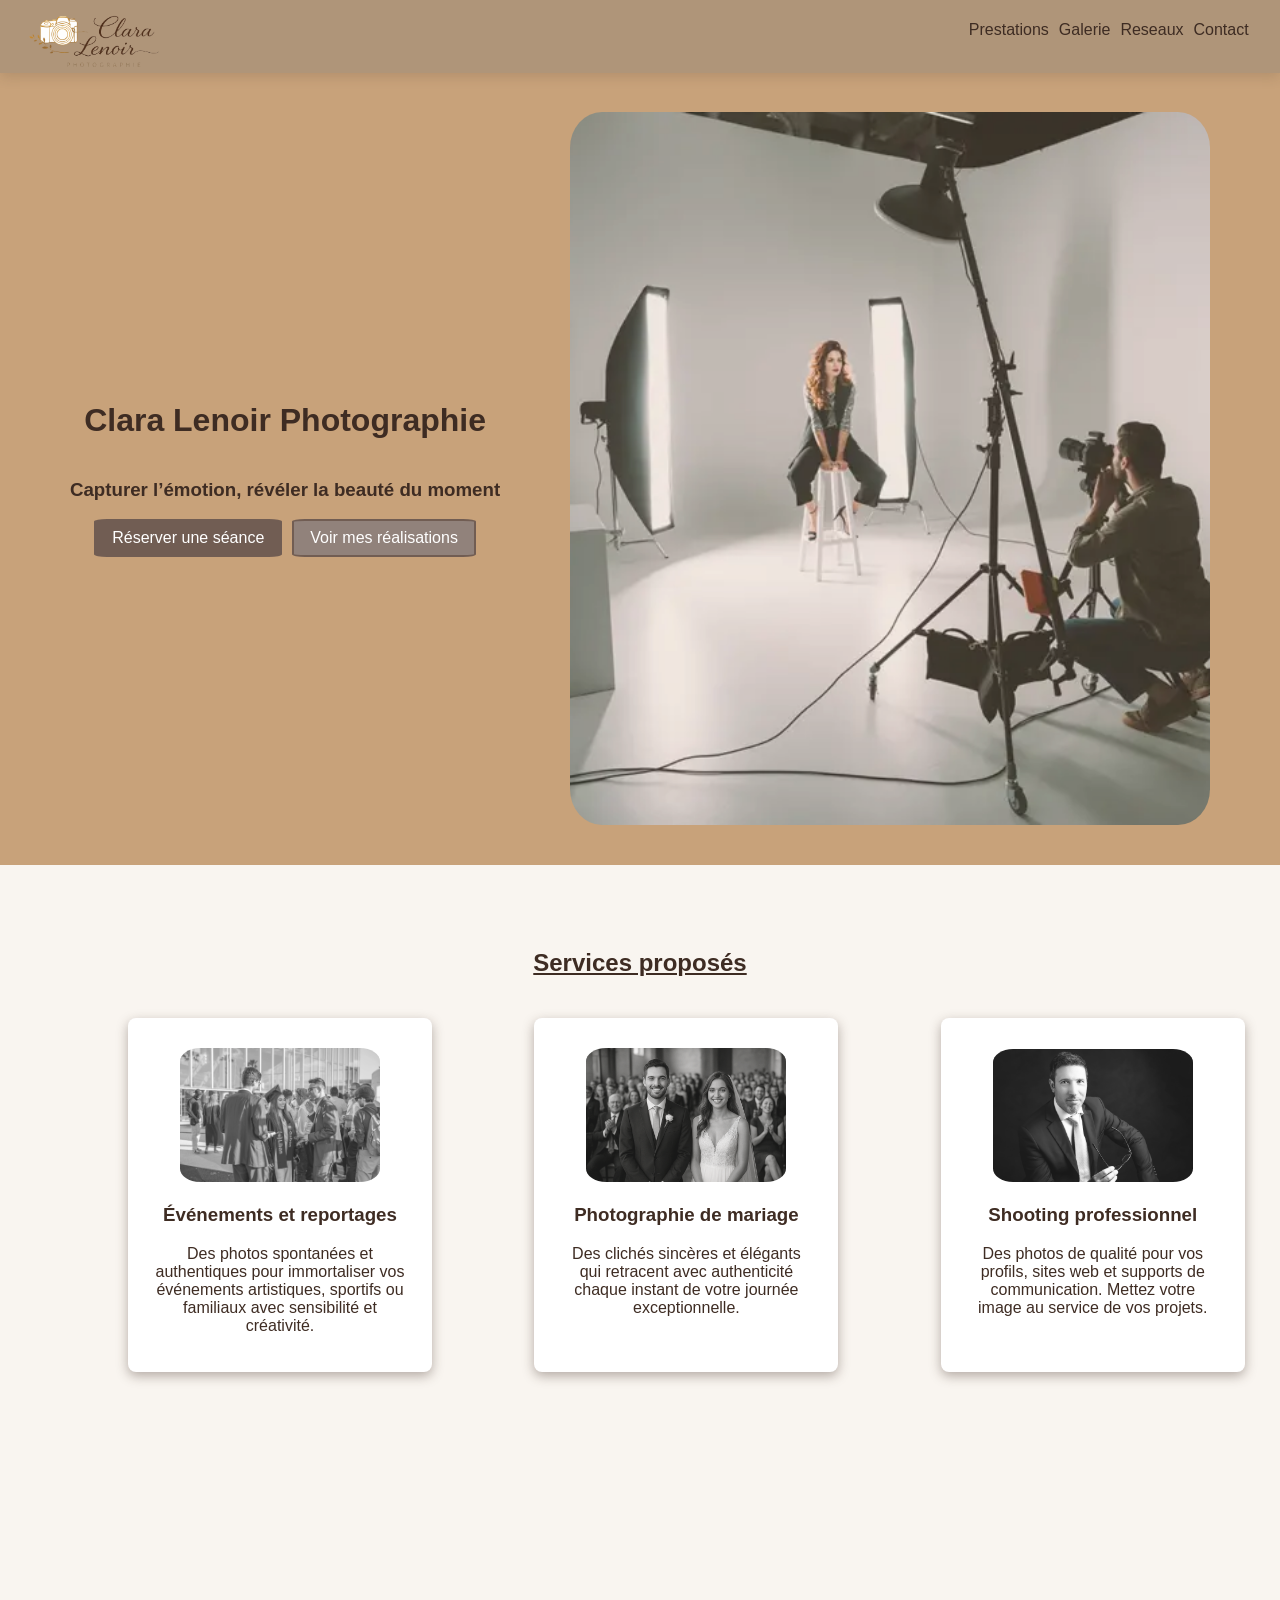
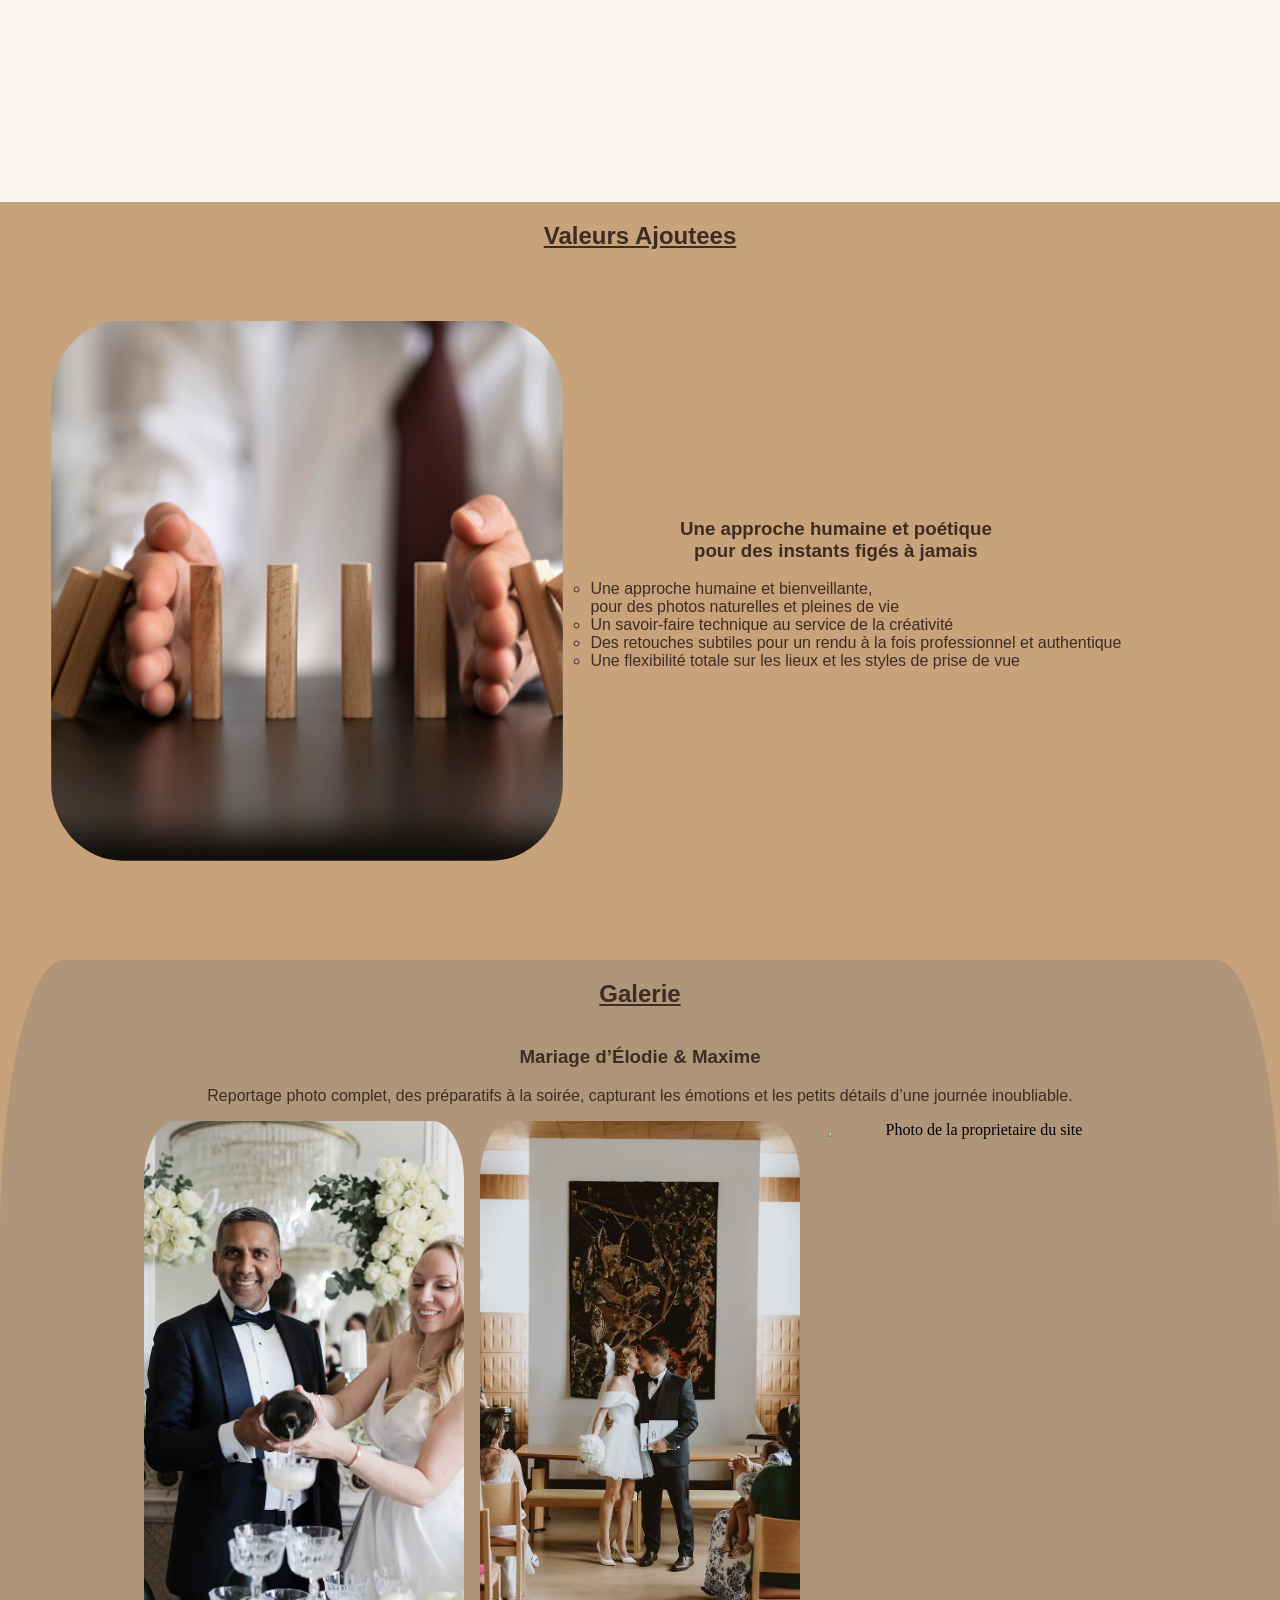
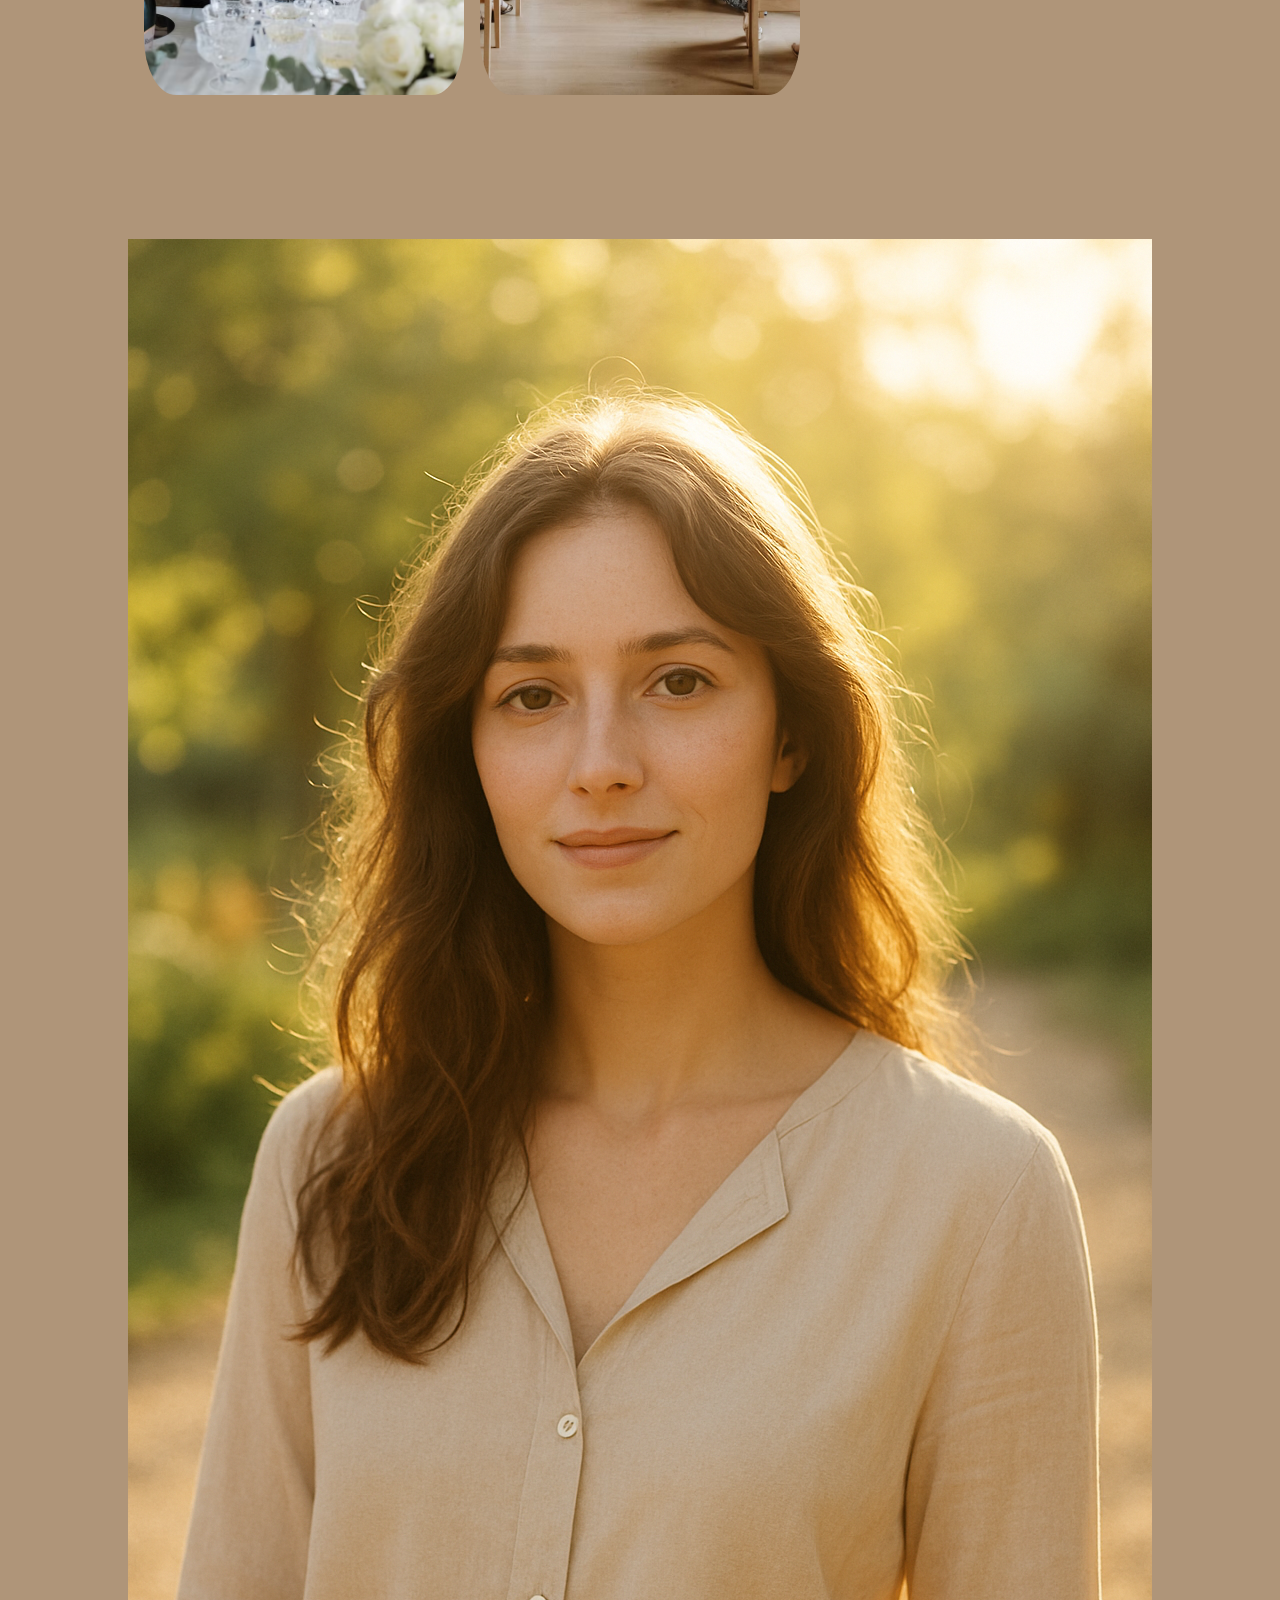
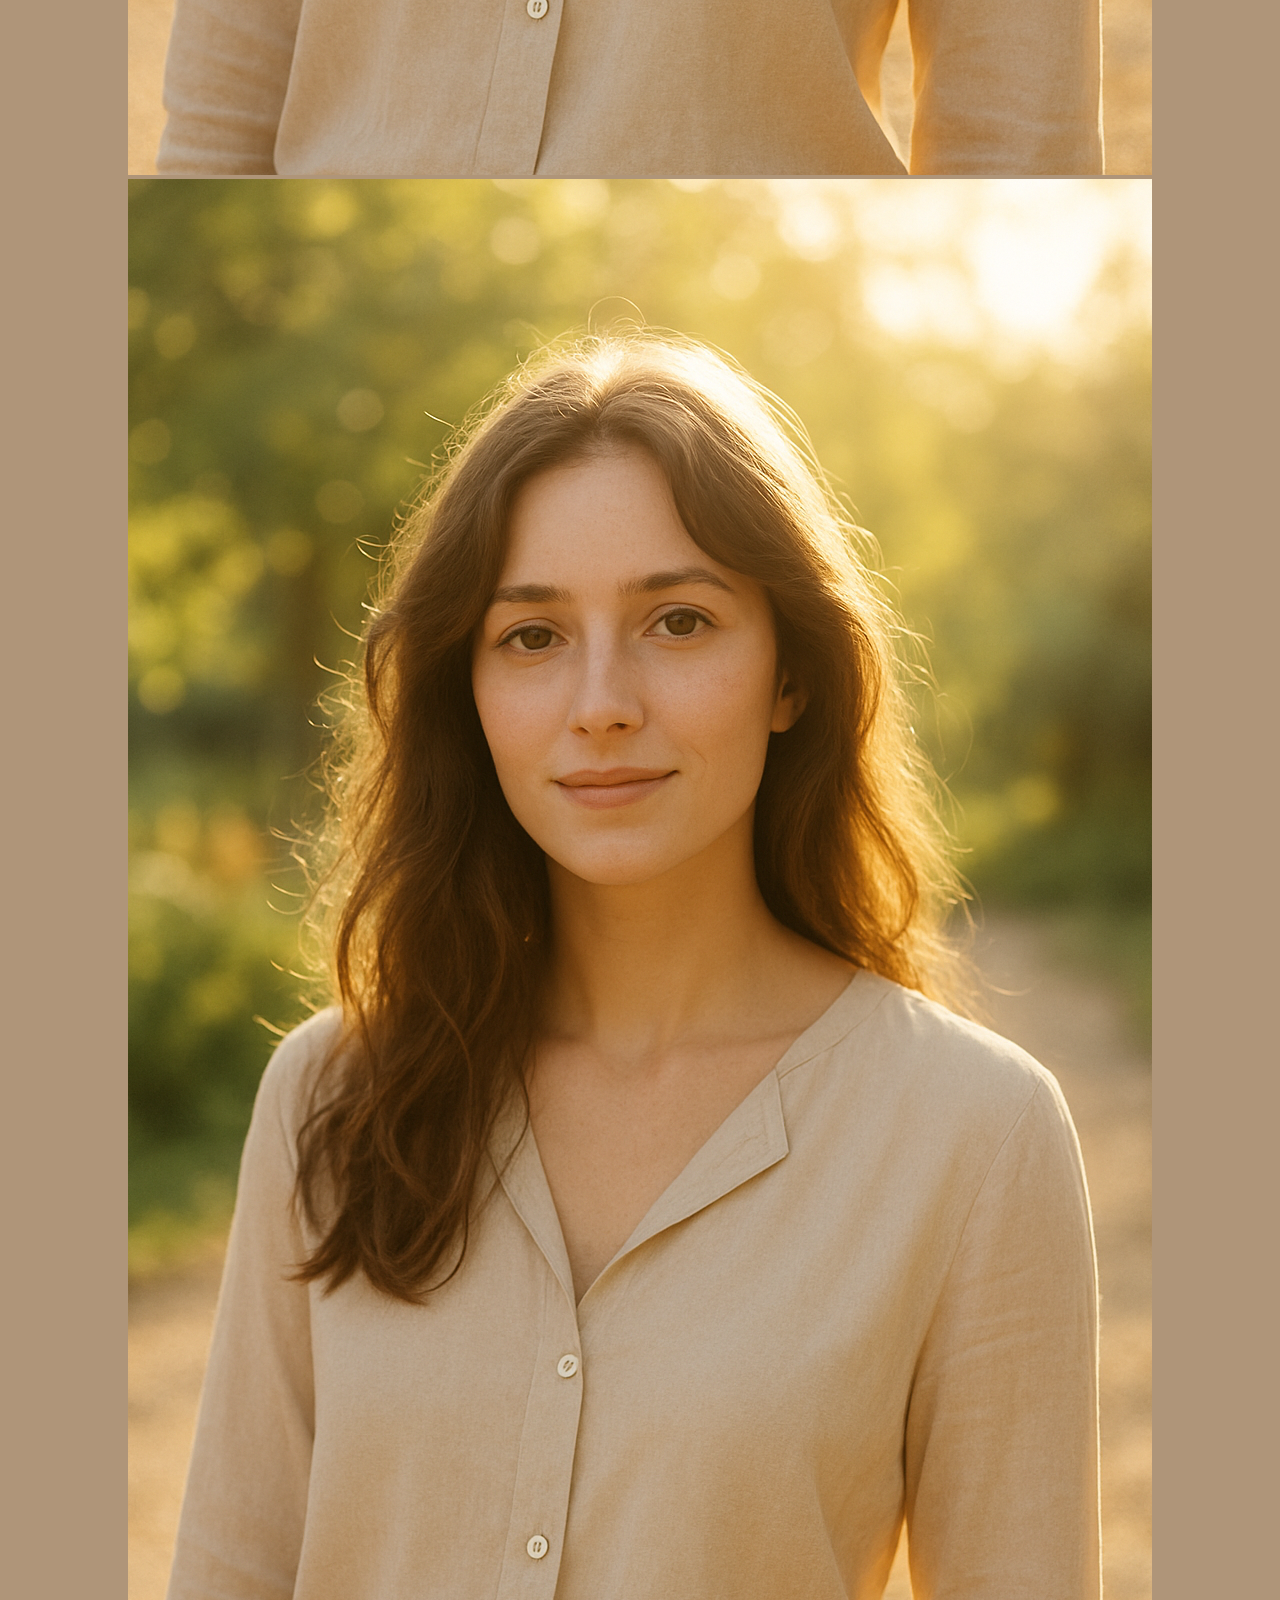
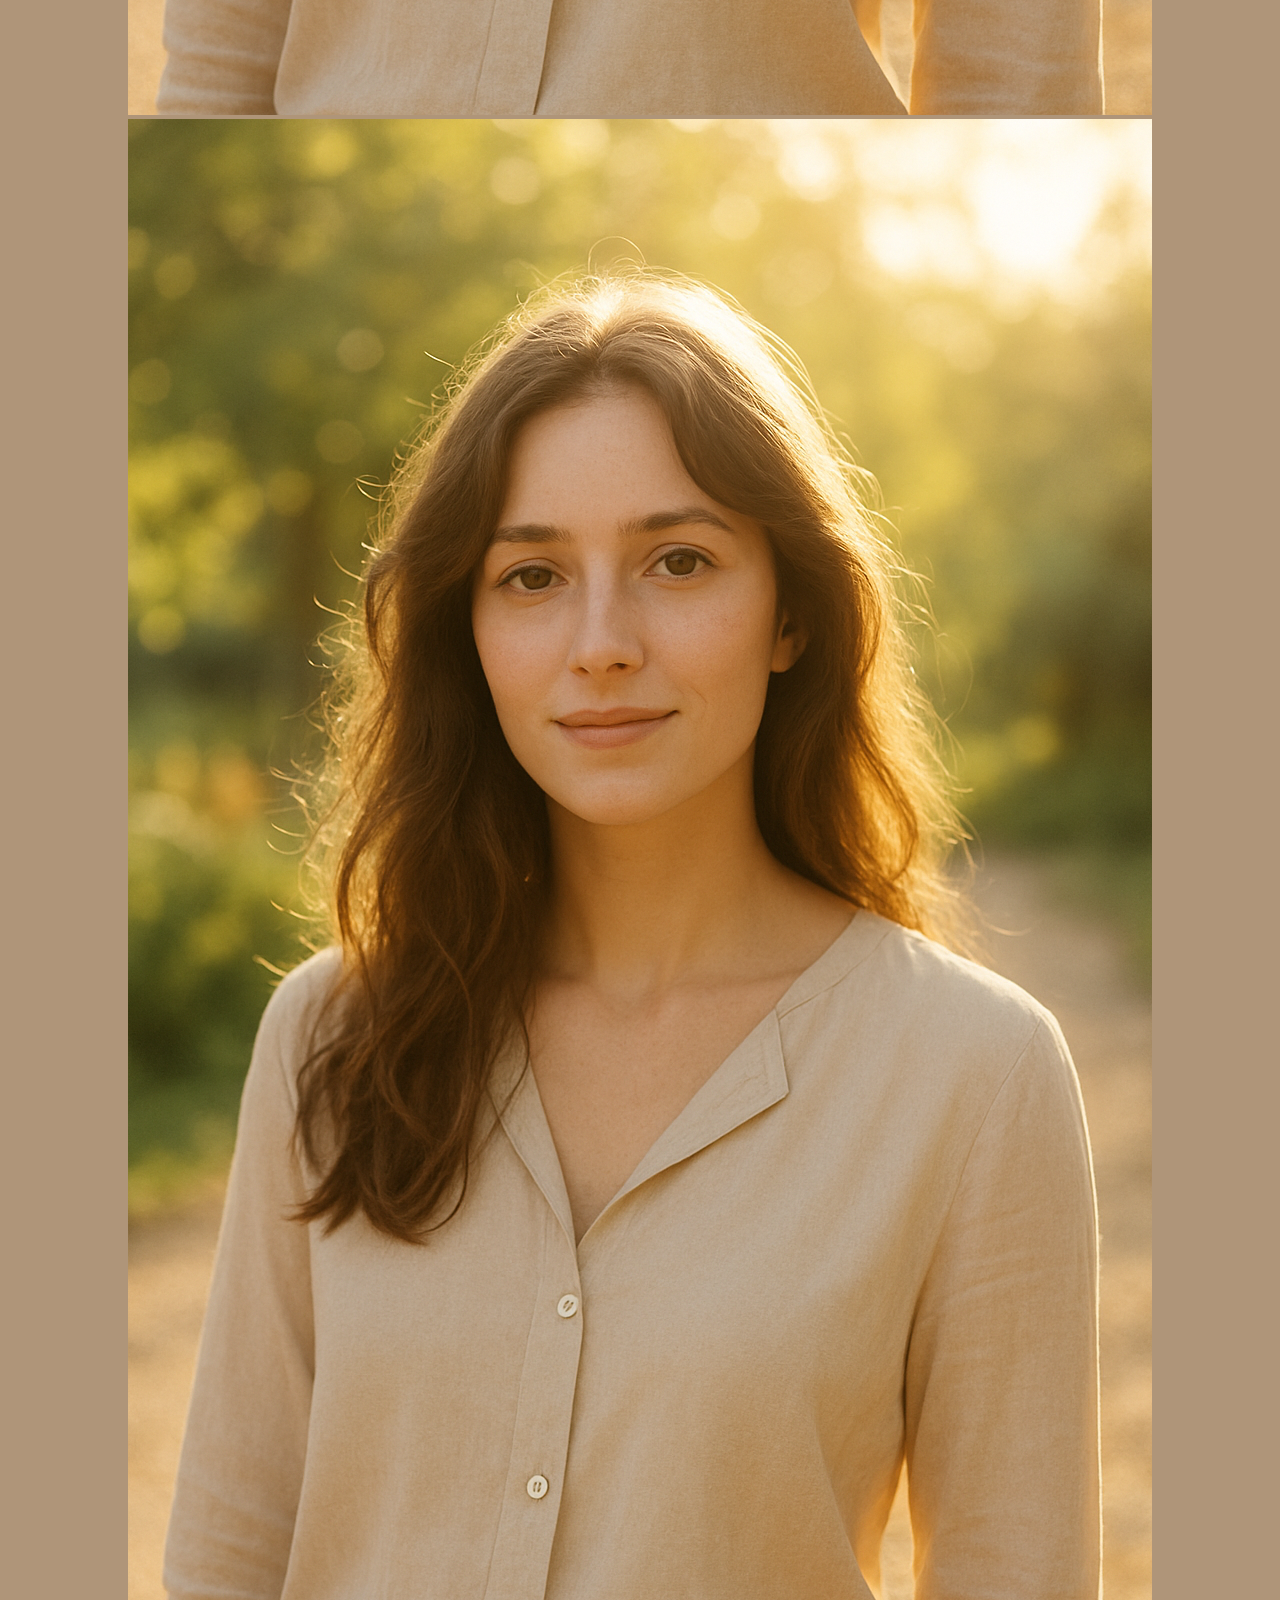
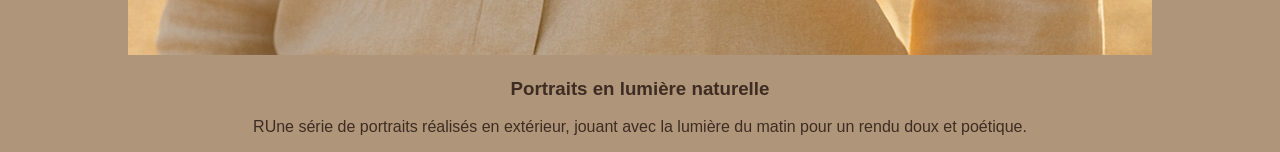
==== index copy.html @ 95c531cd "V2" ====
<!DOCTYPE html>
<html lang="fr">

<head>
    <meta charset="UTF-8">
    <meta name="viewport" content="width=device-width, initial-scale=1.0">
    <title>Document</title>
    <link rel="stylesheet" href="style.css">
</head>

<body>
    <nav>
        <a href="index.html">
            <img src="asset/logo.png" alt="logo">
        </a>
        <ul>
            <li><a href="#prestation">Prestations</a></li>
            <li><a href="#galerie">Galerie</a></li>
            <li><a href="#">Reseaux</a></li>
            <li><a href="#">Contact</a></li>
        </ul>
    </nav>



    <head>
        <div class="head-align">
            <div class="head-colum">

                <h1>Clara Lenoir Photographie</h1>
                <h3>Capturer l’émotion, révéler la beauté du moment</h3>
                <div class="btn-align">
                    <a class="btn primary" href="€"> Réserver une séance</a>
                    <a class="btn secondary" href="#">Voir mes réalisations</a>
                </div>
            </div>
            <img class="head-img" src="asset/img-principale.jpg" alt="image principal">
        </div>
    </head>


    <main>
        <section id="prestation" class="prestation">
            <h2>Services proposés</h2>
            <div class="prestation-container">

                <div class="prestation-card">
                    <div class="prestation-img">
                        <img src="asset/evenement.webp"
                            alt="Photographe capturant un événement artistique en extérieur avec des participants souriants">
                    </div>
                    <h3>Événements et reportages</h3>
                    <p>Des photos spontanées et authentiques pour immortaliser vos événements artistiques, sportifs ou
                        familiaux avec sensibilité et créativité.</p>
                </div>


                <div class="prestation-card">
                    <div class="prestation-img">
                        <img src="asset/mariage.png"
                            alt="Couple de mariés échangeant un baiser lors de leur cérémonie en plein air">
                    </div>
                    <h3>Photographie de mariage</h3>
                    <p>Des clichés sincères et élégants qui retracent avec authenticité chaque instant de votre journée
                        exceptionnelle.</p>
                </div>


                <div class="prestation-card">
                    <div class="prestation-img">
                        <img src="asset/photo-proffessionnel.jpg"
                            alt="Portrait professionnel d'une entrepreneuse souriante en costume">
                    </div>
                    <h3>Shooting professionnel</h3>
                    <p>Des photos de qualité pour vos profils, sites web et supports de communication. Mettez votre
                        image au service de vos projets.</p>
                </div>
            </div>
        </section>

        <section class="realisation">
            <h2>Valeurs Ajoutees</h2>
            <div class="realisation-container">
                <div class="realisation-img">
                    <img src="asset/bienveillance.jpg" alt="Photo de la proprietaire du site">
                </div>
                <div class="realisation-txt">
                    <h3>Une approche humaine et poétique<br>pour des instants figés à jamais</h3>
                    <ul>
                        <li>Une approche humaine et bienveillante, <br>pour des photos naturelles et pleines de vie</li>
                        <li>Un savoir-faire technique au service de la créativité</li>
                        <li>Des retouches subtiles pour un rendu à la fois professionnel et authentique</li>
                        <li>Une flexibilité totale sur les lieux et les styles de prise de vue</li>
                    </ul>
                </div>
            </div>
        </section>

<section id="galerie" class="galerie">
 <div class="galerie-container">        
    
            <h2>Galerie</h2>
              <div class="galerie-txt">
                    <h3>Mariage d’Élodie & Maxime</h3>
                    <p>Reportage photo complet, des préparatifs à la soirée, capturant les
                        émotions et les petits détails d’une journée inoubliable.</p>

                </div>
           
                <div class="galerie-img">
                    <img src="asset/mariage-maxime-1.jpg" alt="Photo de la proprietaire du site">
                    <img src="asset/mariage-maxime-2.jpg" alt="Photo de la proprietaire du site">
                    <img src="https://www.martycalvarin.com/wp-content/uploads/2025/04/mariage-finistere-salle-reception-orangerie-decoration-table.webp" alt="Photo de la proprietaire du site">
                   
                </div>
              

                 <div class="galerie-container">
                    <div class="galerie-img2">
                        <img src="asset\portraits-lumiere.png" alt="Photo de la proprietaire du site">
                        <div class="galerie-position-img2">
                        <img src="asset\portraits-lumiere.png" alt="Photo de la proprietaire du site">
                        <img src="asset\portraits-lumiere.png" alt="Photo de la proprietaire du site">
                       </div>
                    </div>
                    <div class="galerie-txt">
                        <h3>Portraits en lumière naturelle</h3>
                        <p>RUne série de portraits réalisés en extérieur, jouant avec la lumière du
matin pour un rendu doux et poétique.</p>

                    </div>
<!--
                    <div class="galerie-container">
                        <div class="galerie-img">
                            <img src="asset\portraits-lumiere.png" alt="Photo de la proprietaire du site">
                            <img src="asset\portraits-lumiere.png" alt="Photo de la proprietaire du site">
                            <img src="asset\portraits-lumiere.png" alt="Photo de la proprietaire du site">
                            <img src="asset\portraits-lumiere.png" alt="Photo de la proprietaire du site">
                        </div>
                        <div class="galerie-txt">
                            <h3>Portraits en lumière naturelle</h3>
                            <p>Une série de portraits réalisés en extérieur, jouant avec la lumière du
                                matin pour un rendu doux et poétique.</p>

                        </div> -->
                    </div>
        </section>

    </main>
</body>

</html>
---- style.css ----
body {
    margin: 0px;
    background-color: #C8A27A;
}

h1,
h2,
h3 {

    font-family: "Montserrat", sans-serif;
    font-optical-sizing: auto;
    /* font-weight: <weight>; */
    font-style: normal;
    color: #3E2C23;

}

p,
a,
li {
    font-family: "Lato", sans-serif;
    font-weight: 100;
    font-style: normal;
    color: #3E2C23;
    text-decoration: none;
}










/* DEBUT NAVBAR */


nav {
    display: flex;
    justify-content: center;
    align-content: space-between;
    height: 12%;
    background-color: #af9579;
    box-shadow: 0 4px 12px rgba(62, 44, 35, 0.15);
    position: relative;
}

nav ul {
    display: flex;
    padding-right: 3%;
}

nav ul li {
    list-style: none;
    padding: 2%;
}

nav ul li:hover {
    background-color: #C8A27A;
    color: #3E2C23;
    border-radius: 10%;
    border: solid 1px #3E2C23;
}

nav img {
    width: 15%;
    margin-top: 1.5%;

}

/* FIN NAVBAR */













/* DEBUT BOUTON */
.btn {
    color: #3E2C23;
    border: solid #715d53 2px;
    border-radius: 7%;
    padding: 8px 16px;
    text-decoration: none;
    font-family: 'Lato', sans-serif;
    transition: all 0.3s ease;
}

.primary {
    background-color: #715d53;
    color: white;
}

.primary:hover {
    background-color: #C8A27A;
    color: #3E2C23;
}

.secondary {
    background-color: #91827b;
    color: white;
    border-color: #715d53;
}

.secondary:hover {
    background-color: #B89F8A;
    color: #3E2C23;
    border-color: #C8A27A;
}

/* FIN BOUTON */












/* ORGANISATION HEAD */

.btn-align {
    display: flex;
    gap: 10px;
}

.head-align {
    display: flex;
    height: 88vh;
    justify-content: center
}

.head-colum {
    display: flex;
    flex-direction: column;
    justify-content: center;
    align-items: center;
    margin-left: auto;
}

.head-img {
    width: 50vw;
    height: 90%;
    object-fit: cover;
    margin: auto;
    border-radius: 5%;
    opacity: 80%;
}




main {
    height: auto;
}



















/* DEBUT PRESTATION */

.prestation {
    padding: 5% 10%;
    background-color: #F9F5F0;
    

}

.prestation h2 {

    color: #3E2C23;
    text-align: center;
    margin-bottom: 4%;
    text-decoration: underline;
    font-weight: bold;

}

.prestation-container {
    display: flex;
    justify-content: space-between;
    gap: 10%;
    height: 80vh;

}

.prestation-card {

    min-width: 250px;
    height: 300px;
    background-color: white;
    border-radius: 8px;
    padding: 3vh;
    box-shadow: 0 4px 12px rgba(62, 44, 35, 0.368);
}
.prestation-card:hover{
     overflow: hidden;
     min-width: 300px;
    height: 400px;
}

.prestation-img {
    height: 47%;
    display: flex;
    justify-content: center;
    align-items: center;

}

.prestation-img img {
    width: 80%;
    border-radius: 10%;
    opacity: 90%;


}

.prestation-card h3 {
    text-align: center;
}

.prestation-card p {
    text-align: center;
}

/* FIN PRESTATION */















/* DEBUT REALISATION */
.realisation {
    display: flex;
    flex-direction: column;
    text-align: center;
    height: 70vh;

}

.realisation h2 {
    text-decoration: underline;
    /* font-weight: bold; */
    font-size: x-large;
}

.realisation-container {
    display: flex;
    align-items: center
}

.realisation-img img {
    width: 40vw;
    height: 60vh;
    object-fit: cover;
    border-radius: 20%;
    padding: 10%;


}

.realisation-txt {
    text-align: justify;
    padding-left: 3%;
}

.realisation-txt h3 {
    text-align: center;
}

.realisation-txt li {
    list-style: circle;
}

/* FIN REALISATION */

















/* DEBUT GALERIE*/


.galerie {
    display: flex;
    flex-direction: row;
    text-align: center;
    justify-content: center;
    height: 60%;
    margin-top: 10%;
    background-color: #af9579;
    border-radius: 5% 5% 0% 0%;
   

}

.galerie h2 {
    text-decoration: underline;
    /* font-weight: bold; */
    font-size: x-large;

}

.galerie-container {
    display: flex;
    align-items: center;
    flex-direction: column;

}

.galerie-img {
    display: flex;
    justify-content: center;
    gap: 16px;


}

.galerie-img img {
    width: 25vw;
    height: 80%;
    object-fit: cover;
    border-radius: 10%;



}

.galerie-img img:hover {
    overflow: hidden;
     width: 35vw;
    height: 80%;
}

.galerie-txt {
    text-align: justify;

}

.galerie-txt h3 {
    text-align: center;
}

.galerie-txt li {
    list-style: circle;
}





.galerie-container2 {
    display: flex;
    flex-direction: column;
    gap: 20px; 
    padding: 20px;
    max-width: 1200px; 
    margin: 0 auto;
    background-color: #C8A27A;
    border-radius: 10%;
     box-shadow: 0 4px 12px rgb(62, 44, 35);
}


.galerie-top2 {
    display: flex;
    gap: 20px; 
    align-items: center;
}


.galerie-img2-main img {
    width: 20vw; 
    max-width: 500px; 
    height: 50%; 
    object-fit: cover;
    border-radius: 10px;
}
.galerie-img2-main img:hover{
     overflow: hidden;
     width: 60%;
    height: 60%;
}

.galerie-txt2 {
    flex: 1; 
    max-width: 500px; 
    text-align: justify;
}


.galerie-bottom2 {
    display: flex;
    justify-content: center;
    gap: 16px;
    padding-bottom: 30px;
}

.galerie-bottom2 img {
    width: 30vw; 
    max-width: 300px;
    height: auto;
    object-fit: cover;
    border-radius: 10px;
}

.galerie-bottom2 img:hover{
     overflow: hidden;
     width: 110%;
    height: 110%;
}
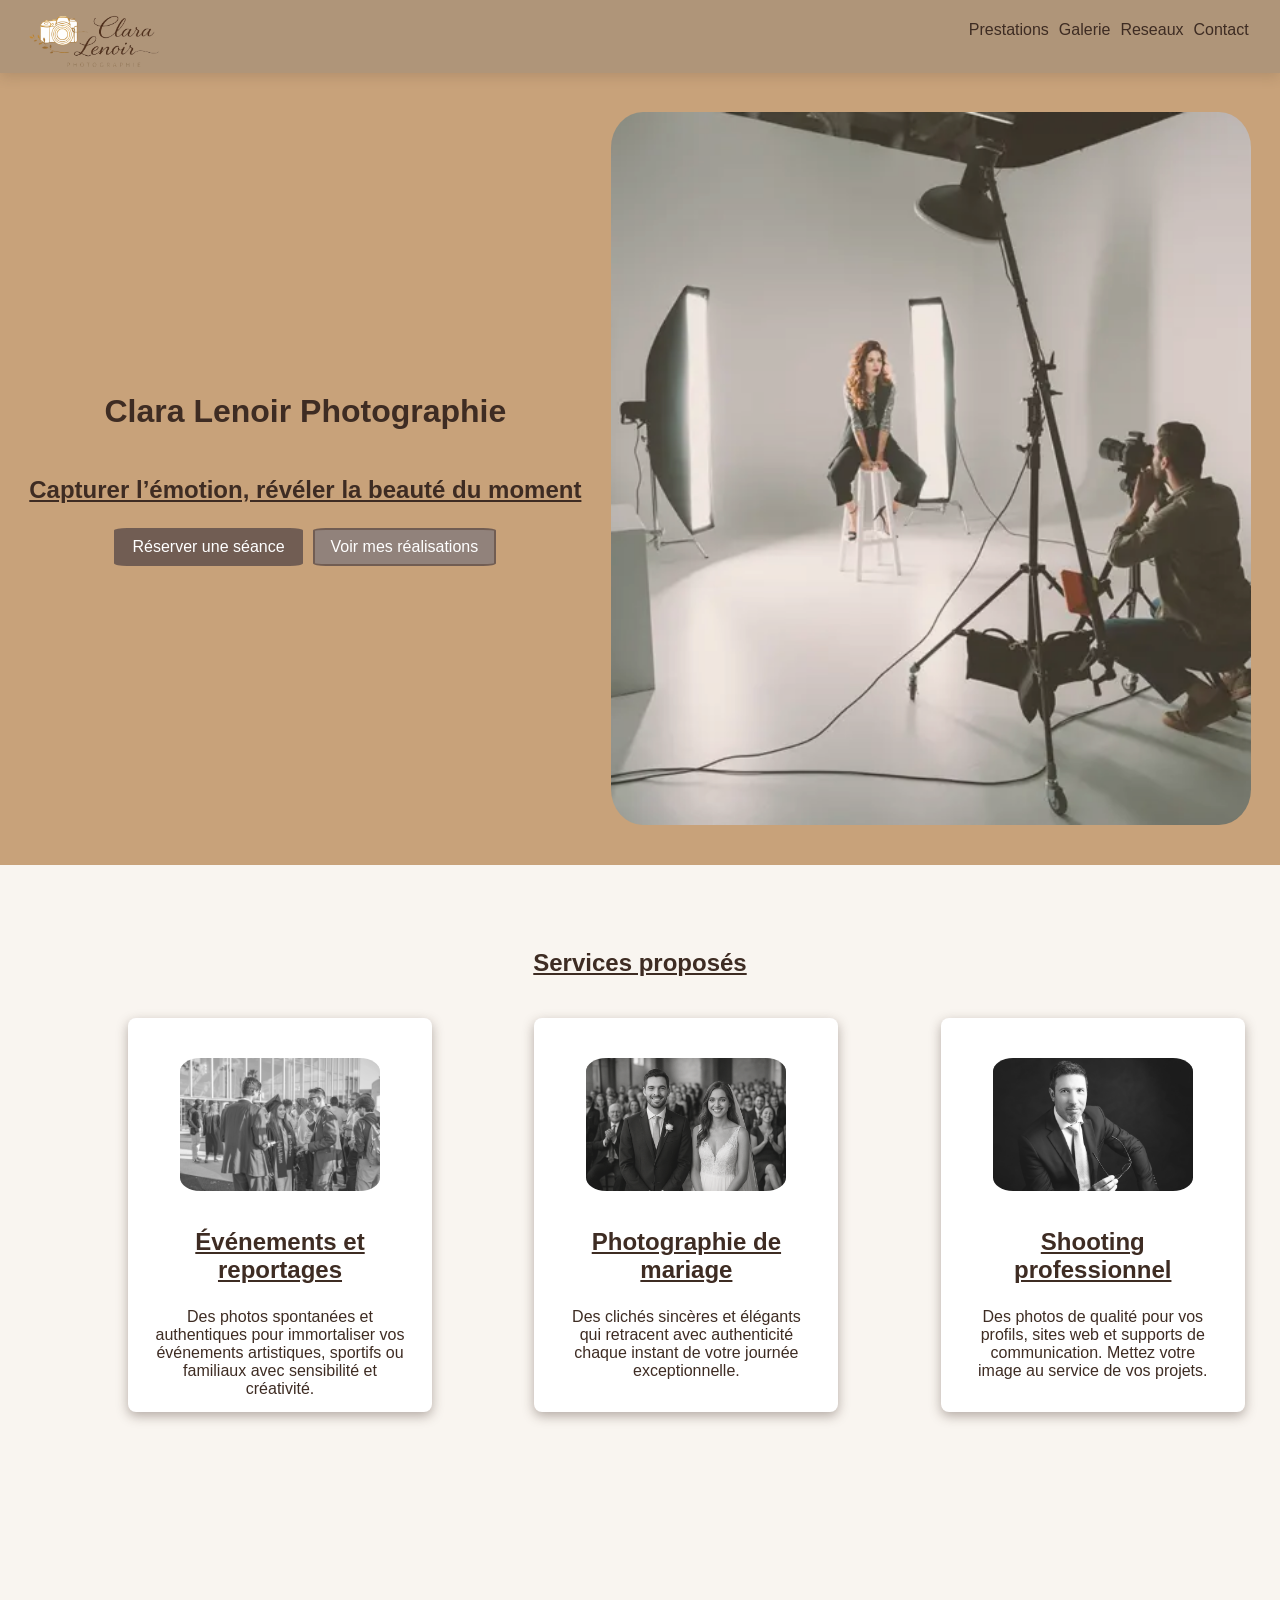
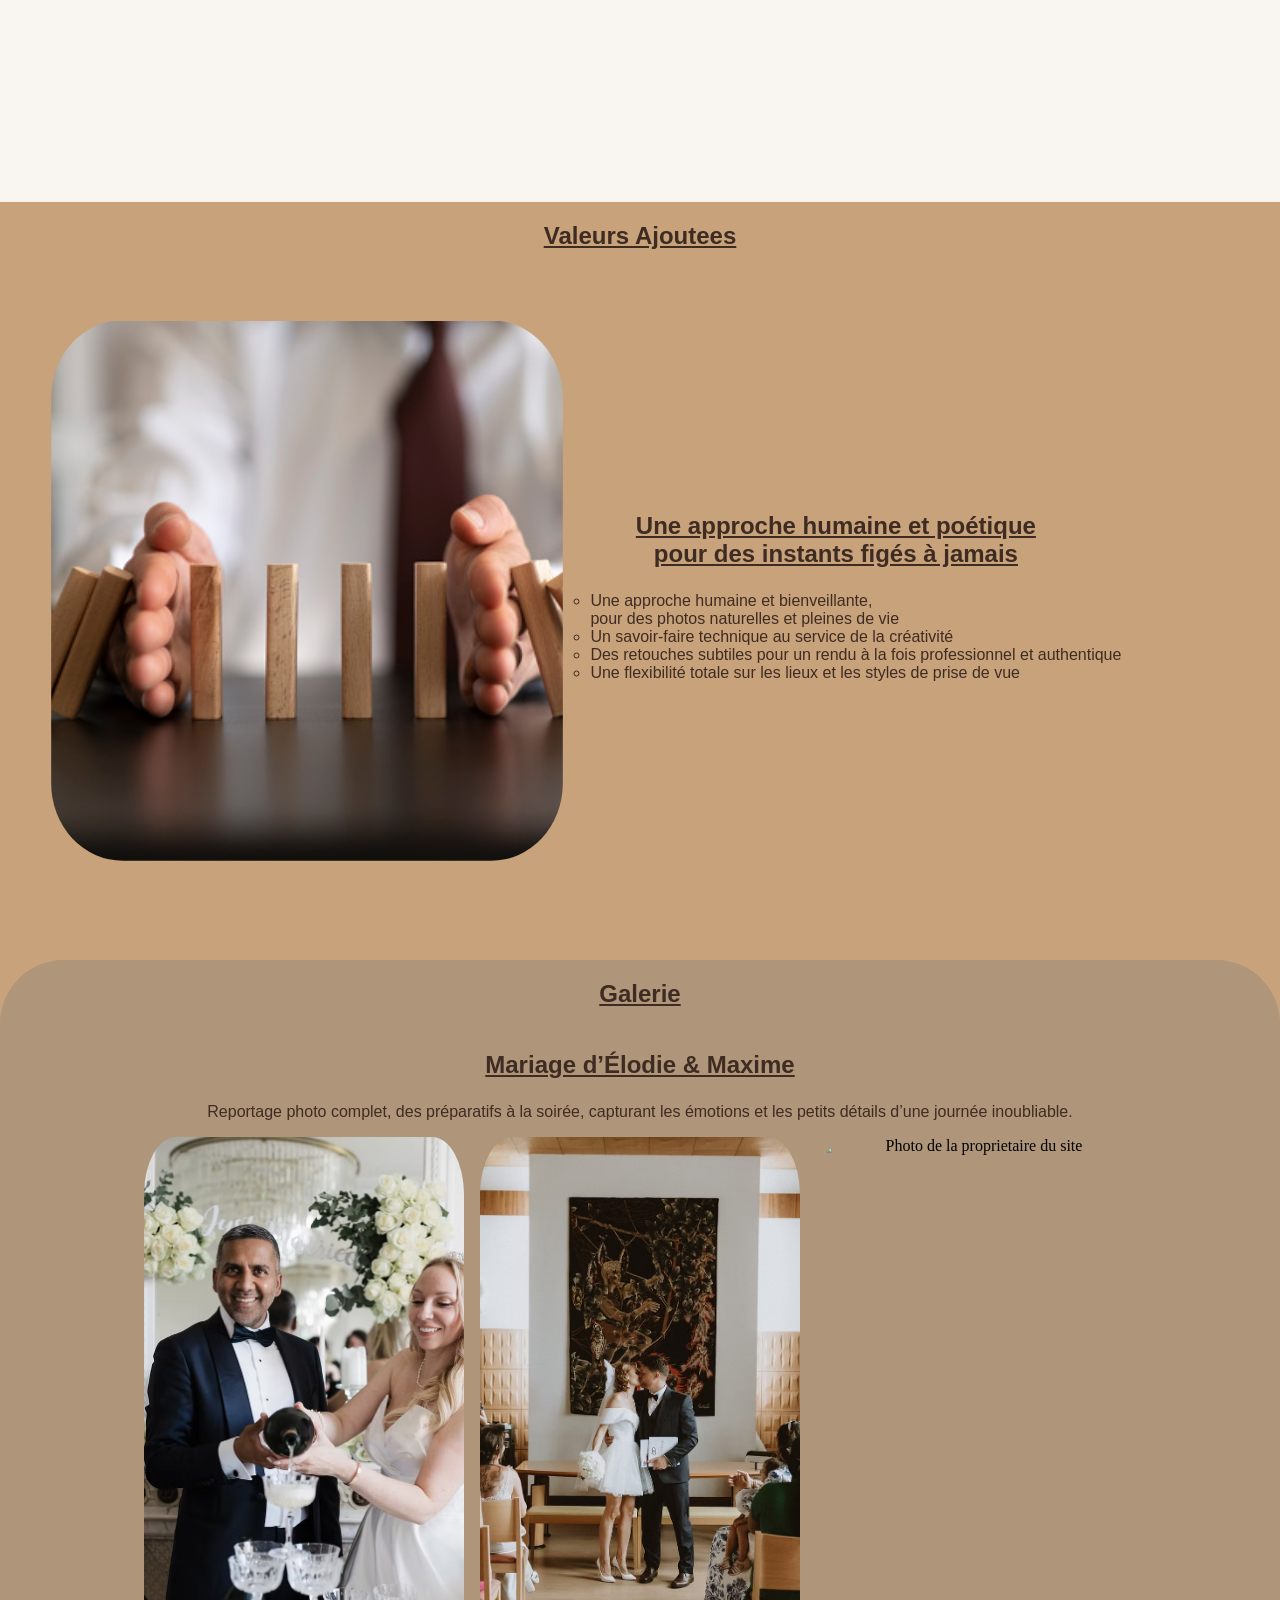
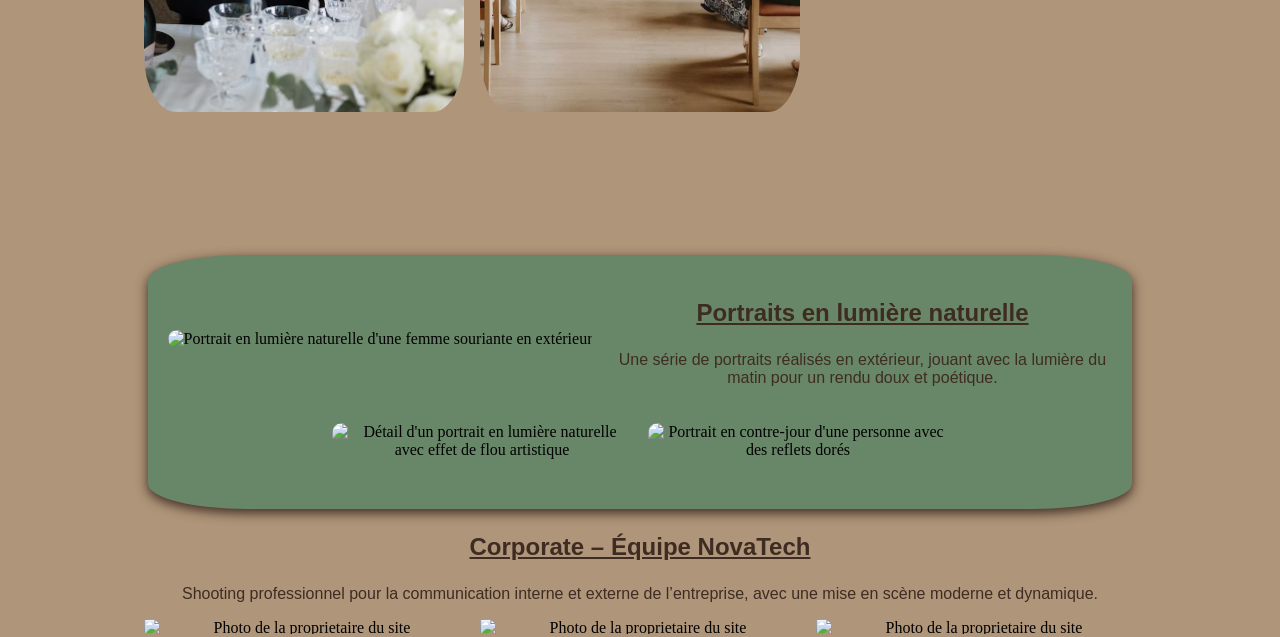
==== commit b2a269ae: "V2.3" ====
--- a/index copy.html
+++ b/index copy.html
@@ -96,57 +96,70 @@
             </div>
         </section>
 
-<section id="galerie" class="galerie">
- <div class="galerie-container">        
-    
-            <h2>Galerie</h2>
-              <div class="galerie-txt">
+        <section id="galerie" class="galerie">
+            <div class="galerie-container">
+
+                <h2>Galerie</h2>
+                <div class="galerie-txt">
                     <h3>Mariage d’Élodie & Maxime</h3>
                     <p>Reportage photo complet, des préparatifs à la soirée, capturant les
                         émotions et les petits détails d’une journée inoubliable.</p>
 
                 </div>
-           
+
                 <div class="galerie-img">
                     <img src="asset/mariage-maxime-1.jpg" alt="Photo de la proprietaire du site">
                     <img src="asset/mariage-maxime-2.jpg" alt="Photo de la proprietaire du site">
-                    <img src="https://www.martycalvarin.com/wp-content/uploads/2025/04/mariage-finistere-salle-reception-orangerie-decoration-table.webp" alt="Photo de la proprietaire du site">
-                   
+                    <img src="https://www.martycalvarin.com/wp-content/uploads/2025/04/mariage-finistere-salle-reception-orangerie-decoration-table.webp"
+                        alt="Photo de la proprietaire du site">
+
                 </div>
-              
 
-                 <div class="galerie-container">
-                    <div class="galerie-img2">
-                        <img src="asset\portraits-lumiere.png" alt="Photo de la proprietaire du site">
-                        <div class="galerie-position-img2">
-                        <img src="asset\portraits-lumiere.png" alt="Photo de la proprietaire du site">
-                        <img src="asset\portraits-lumiere.png" alt="Photo de la proprietaire du site">
-                       </div>
+
+                <div class="galerie-container2">
+                    <div class="galerie-top2">
+
+                        <div class="galerie-img2-main">
+                            <img src="https://images.pexels.com/photos/33999357/pexels-photo-33999357/free-photo-of-portrait-exterieur-d-une-femme-souriante-au-soleil.png?auto=compress&cs=tinysrgb&dpr=1&w=500"
+                                alt="Portrait en lumière naturelle d'une femme souriante en extérieur">
+                        </div>
+
+
+                        <div class="galerie-txt2">
+                            <h3>Portraits en lumière naturelle</h3>
+                            <p>Une série de portraits réalisés en extérieur, jouant avec la lumière du matin pour un
+                                rendu doux et poétique.</p>
+                        </div>
                     </div>
-                    <div class="galerie-txt">
-                        <h3>Portraits en lumière naturelle</h3>
-                        <p>RUne série de portraits réalisés en extérieur, jouant avec la lumière du
-matin pour un rendu doux et poétique.</p>
 
+
+                    <div class="galerie-bottom2">
+                        <img src="https://apprendre-la-photographie.net/wp-content/uploads/2016/10/portrait-photo-bokeh-arriere-plan-flou-Christoph-Gellert.jpg"
+                            alt="Détail d'un portrait en lumière naturelle avec effet de flou artistique">
+                        <img src="https://encrypted-tbn0.gstatic.com/images?q=tbn:ANd9GcQQCMvOY2Ns4AhbjPq5uisEtqDWxu1PwmL_Zg&s"
+                            alt="Portrait en contre-jour d'une personne avec des reflets dorés">
                     </div>
-<!--
-                    <div class="galerie-container">
-                        <div class="galerie-img">
-                            <img src="asset\portraits-lumiere.png" alt="Photo de la proprietaire du site">
-                            <img src="asset\portraits-lumiere.png" alt="Photo de la proprietaire du site">
-                            <img src="asset\portraits-lumiere.png" alt="Photo de la proprietaire du site">
-                            <img src="asset\portraits-lumiere.png" alt="Photo de la proprietaire du site">
-                        </div>
-                        <div class="galerie-txt">
-                            <h3>Portraits en lumière naturelle</h3>
-                            <p>Une série de portraits réalisés en extérieur, jouant avec la lumière du
-                                matin pour un rendu doux et poétique.</p>
+                </div>
 
-                        </div> -->
-                    </div>
+                <div class="galerie-txt">
+                    <h3>Corporate – Équipe NovaTech</h3>
+                    <p>Shooting professionnel pour la communication interne et externe de
+                        l’entreprise, avec une mise en scène moderne et dynamique.</p>
+
+                </div>
+                <div class="galerie-img">
+                    <img src="https://www.irysphotographie.com/wp-content/uploads/2022/06/Irys-Photographie-portrait-corporate-1-683x1024.jpg" alt="Photo de la proprietaire du site">
+                    <img src="https://monapartephoto.com/wp-content/uploads/2021/04/portrait-corporate.jpg" alt="Photo de la proprietaire du site">
+                    <img src="https://images.squarespace-cdn.com/content/v1/61523938e4bc1423f0714d4c/e5e714b9-371d-4ac3-b71b-4c5a67985963/Portrait+corporate+photo+pro+Aix-en-Provence"
+                        alt="Photo de la proprietaire du site">
+
+                </div>
+
+
+            </div>
         </section>
 
     </main>
 </body>
 
-</html>+</html>
--- a/style.css
+++ b/style.css
@@ -101,8 +101,8 @@
 }
 
 .primary:hover {
-    background-color: #C8A27A;
-    color: #3E2C23;
+    background-color: #315e66;
+    color: #96966a;
 }
 
 .secondary {
@@ -112,9 +112,9 @@
 }
 
 .secondary:hover {
-    background-color: #B89F8A;
+    background-color: #688768;
     color: #3E2C23;
-    border-color: #C8A27A;
+    border-color: #96966a;
 }
 
 /* FIN BOUTON */
@@ -215,16 +215,19 @@
 .prestation-card {
 
     min-width: 250px;
-    height: 300px;
+    height: 340px;
     background-color: white;
     border-radius: 8px;
     padding: 3vh;
     box-shadow: 0 4px 12px rgba(62, 44, 35, 0.368);
+    
 }
 .prestation-card:hover{
      overflow: hidden;
-     min-width: 300px;
-    height: 400px;
+    min-width: 300px;
+    height: 360px;
+    background-color: #715d53;
+    
 }
 
 .prestation-img {
@@ -344,7 +347,7 @@
 
 }
 
-.galerie h2 {
+.galerie h2, h3{
     text-decoration: underline;
     /* font-weight: bold; */
     font-size: x-large;
@@ -406,7 +409,7 @@
     padding: 20px;
     max-width: 1200px; 
     margin: 0 auto;
-    background-color: #C8A27A;
+    background-color: #688768;
     border-radius: 10%;
      box-shadow: 0 4px 12px rgb(62, 44, 35);
 }
@@ -426,16 +429,16 @@
     object-fit: cover;
     border-radius: 10px;
 }
-.galerie-img2-main img:hover{
-     overflow: hidden;
-     width: 60%;
-    height: 60%;
-}
+/* .galerie-img2-main img:hover{
+    overflow: hidden;
+     width: 100%;
+    height: 100%;
+} */
 
 .galerie-txt2 {
     flex: 1; 
     max-width: 500px; 
-    text-align: justify;
+    text-align: center;
 }
 
 
@@ -458,4 +461,149 @@
      overflow: hidden;
      width: 110%;
     height: 110%;
-}+}
+/* FIN GALERIE */
+
+
+
+
+
+
+/* DEBUT TEMOIGNAGES */
+
+.temoignages {
+    padding: 5% 10%;
+    background-color: #315e66;
+    text-align: center;
+    opacity: 80%;
+    border-radius: 10%;
+    box-shadow: 0 4px 12px rgba(62, 44, 35, 0.368); 
+}
+.temoignages p{
+    color: #ffebcc  ;
+}
+.temoignages h2 {
+    color: #ffebcc;
+    margin-bottom: 4%;
+    text-decoration: underline;
+    font-weight: bold;
+   
+}
+
+.carousel-container {
+    position: relative;
+    max-width: 800px;
+    margin: 0 auto;
+    overflow: hidden;
+    border-radius: 10px;
+    box-shadow: 0 4px 12px rgba(62, 44, 35, 0.2);
+}
+
+.carousel {
+    display: flex;
+    transition: transform 0.5s ease;
+    height: 300px;
+}
+
+.carousel-slide {
+    min-width: 100%;
+    padding: 20px;
+    box-sizing: border-box;
+}
+
+.temoignage-card {
+    display: flex;
+    flex-direction: column;
+    align-items: center;
+    background-color: #906e49;
+    border-radius: 10px;
+    padding: 30px;
+    height: 100%;
+    box-shadow: 0 4px 8px rgba(0, 0, 0, 0.1);
+}
+
+.user-photo {
+    width: 100px;
+    height: 100px;
+    border-radius: 100%;
+    overflow: hidden;
+    margin-bottom: 20px;
+    border: 3px solid #005b4a;
+    background-color: #ffebcc;
+}
+
+.user-photo img {
+    width: 100%;
+    height: 100%;
+    object-fit: cover;
+}
+
+.temoignage-content h3 {
+    margin-bottom: 5px;
+    color: #ffebcc;
+}
+
+.prestation-type {
+    font-style: italic;
+    color: #715d53;
+    margin-bottom: 15px;
+    font-weight: 500;
+}
+
+.avis {
+    font-style: italic;
+    text-align: center;
+    line-height: 1.6;
+}
+
+.carousel-btn {
+    position: absolute;
+    top: 50%;
+    transform: translateY(-50%);
+    background-color: #005b4a;
+    color: #ffebcc;
+    border: none;
+    border-radius: 50%;
+    width: 40px;
+    height: 40px;
+    cursor: pointer;
+    font-size: 18px;
+    z-index: 10;
+    transition: all 0.3s ease;
+}
+
+.carousel-btn:hover {
+    background-color: #3E2C23;
+}
+
+.prev-btn {
+    left: 10px;
+}
+
+.next-btn {
+    right: 10px;
+}
+
+.carousel-dots {
+    display: flex;
+    justify-content: center;
+    margin-top: 20px;
+}
+
+.dot {
+    height: 12px;
+    width: 12px;
+    margin: 0 5px;
+    background-color: #bbb;
+    border-radius: 50%;
+    display: inline-block;
+    transition: background-color 0.6s ease;
+    cursor: pointer;
+}
+
+.dot.active {
+    background-color: #715d53;
+}
+
+/* FIN TEMOIGNAGES */
+    
